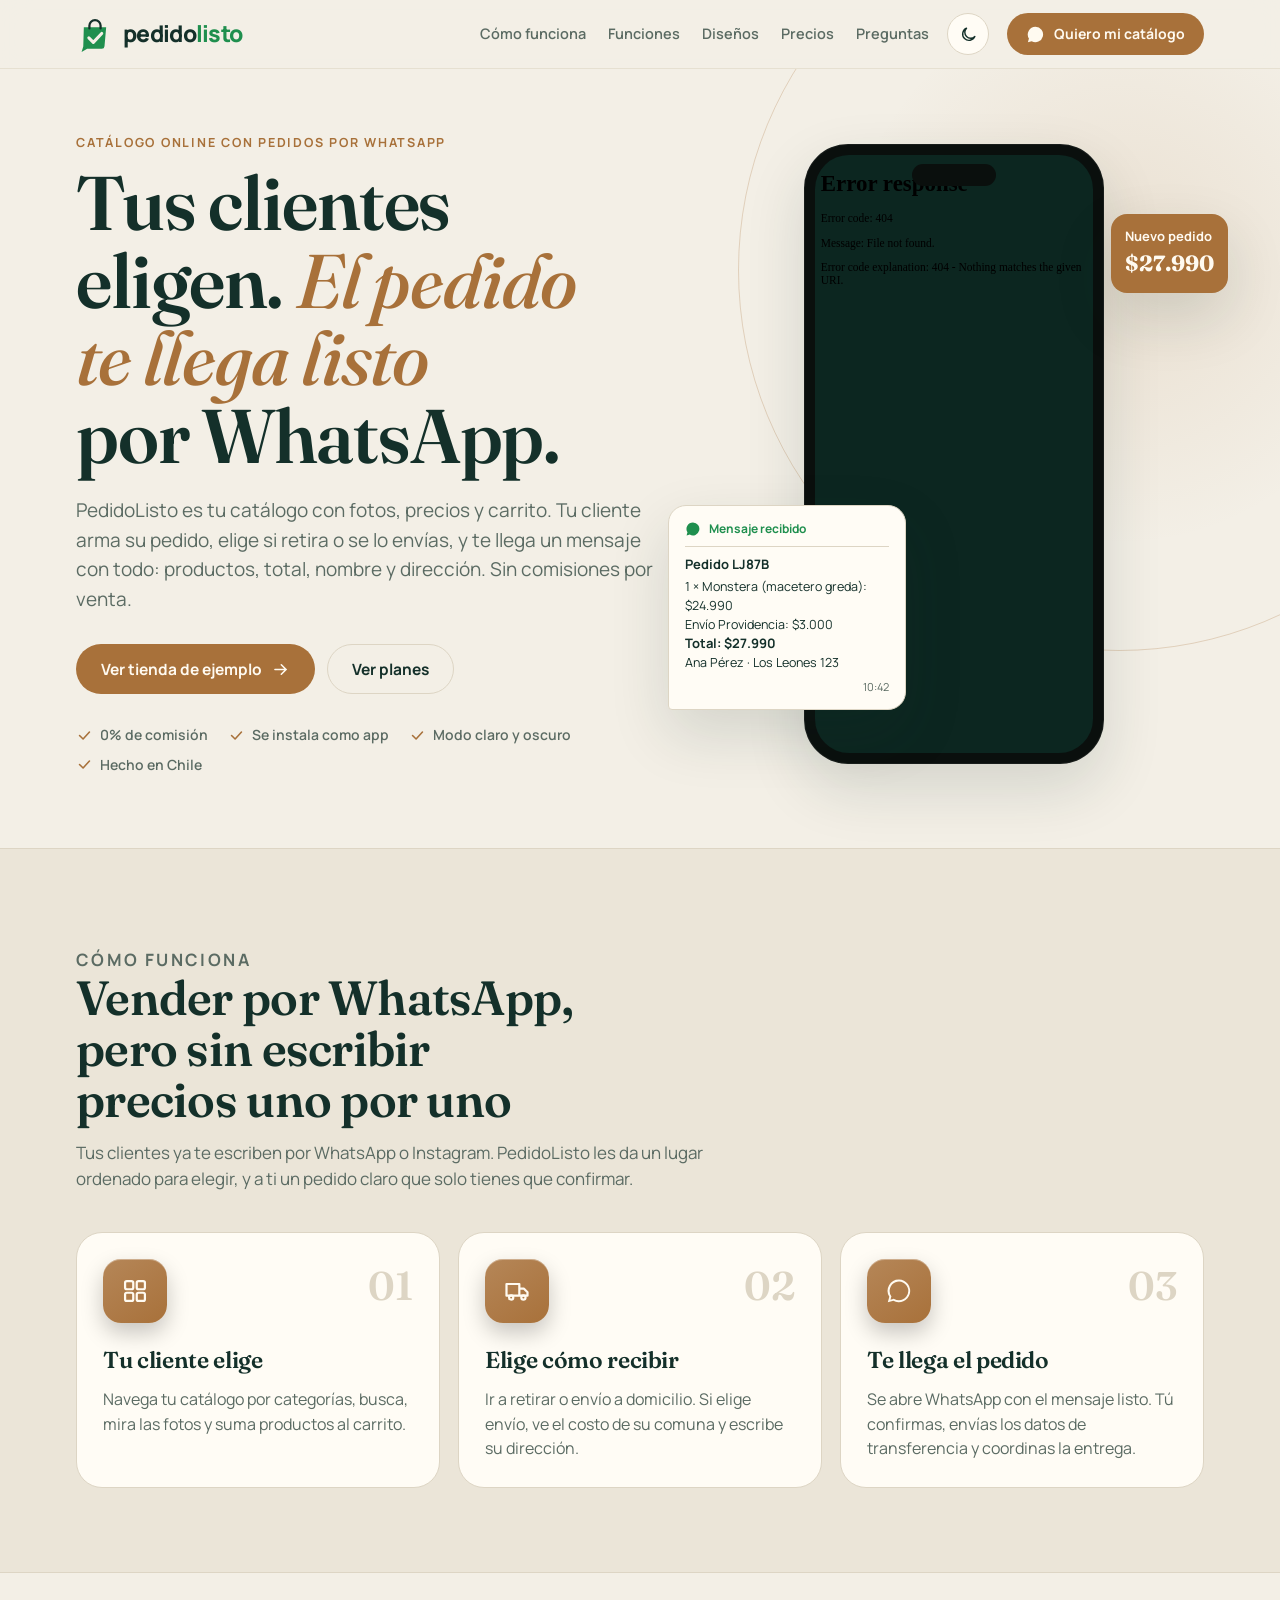
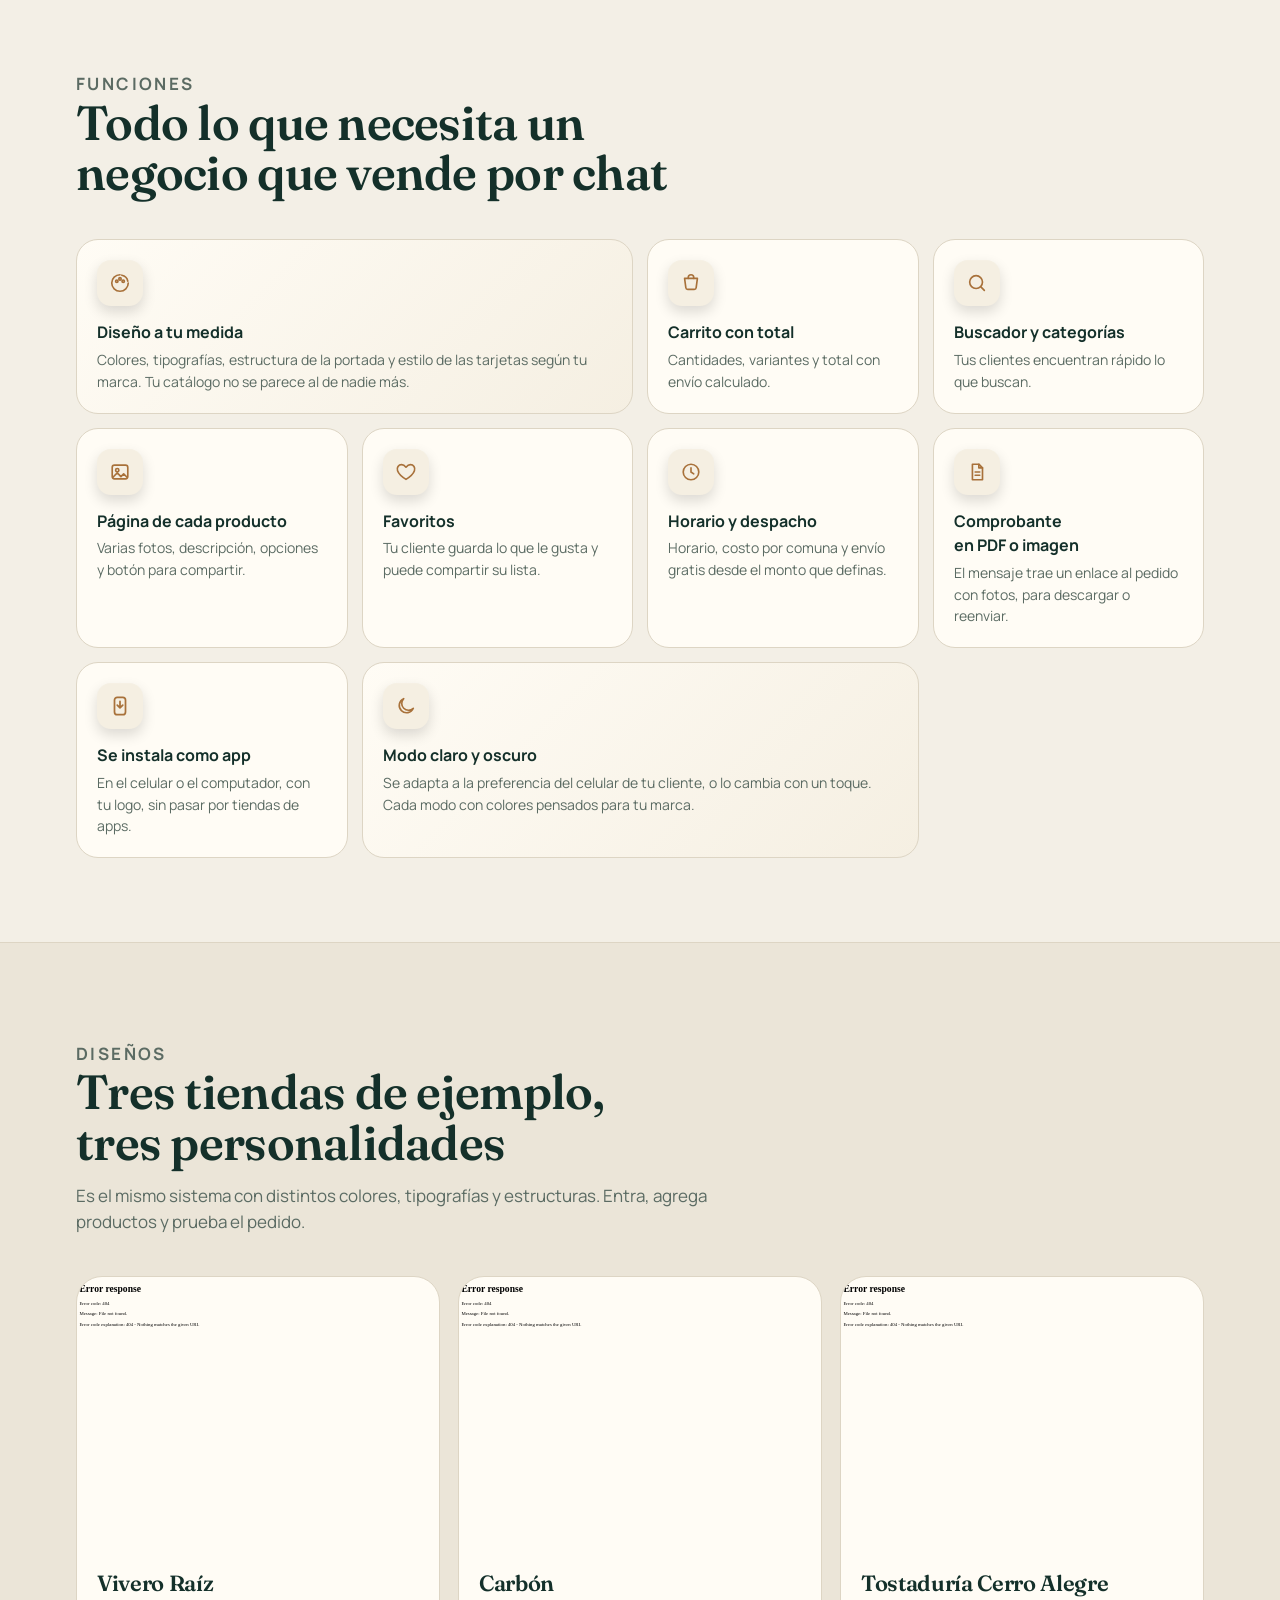
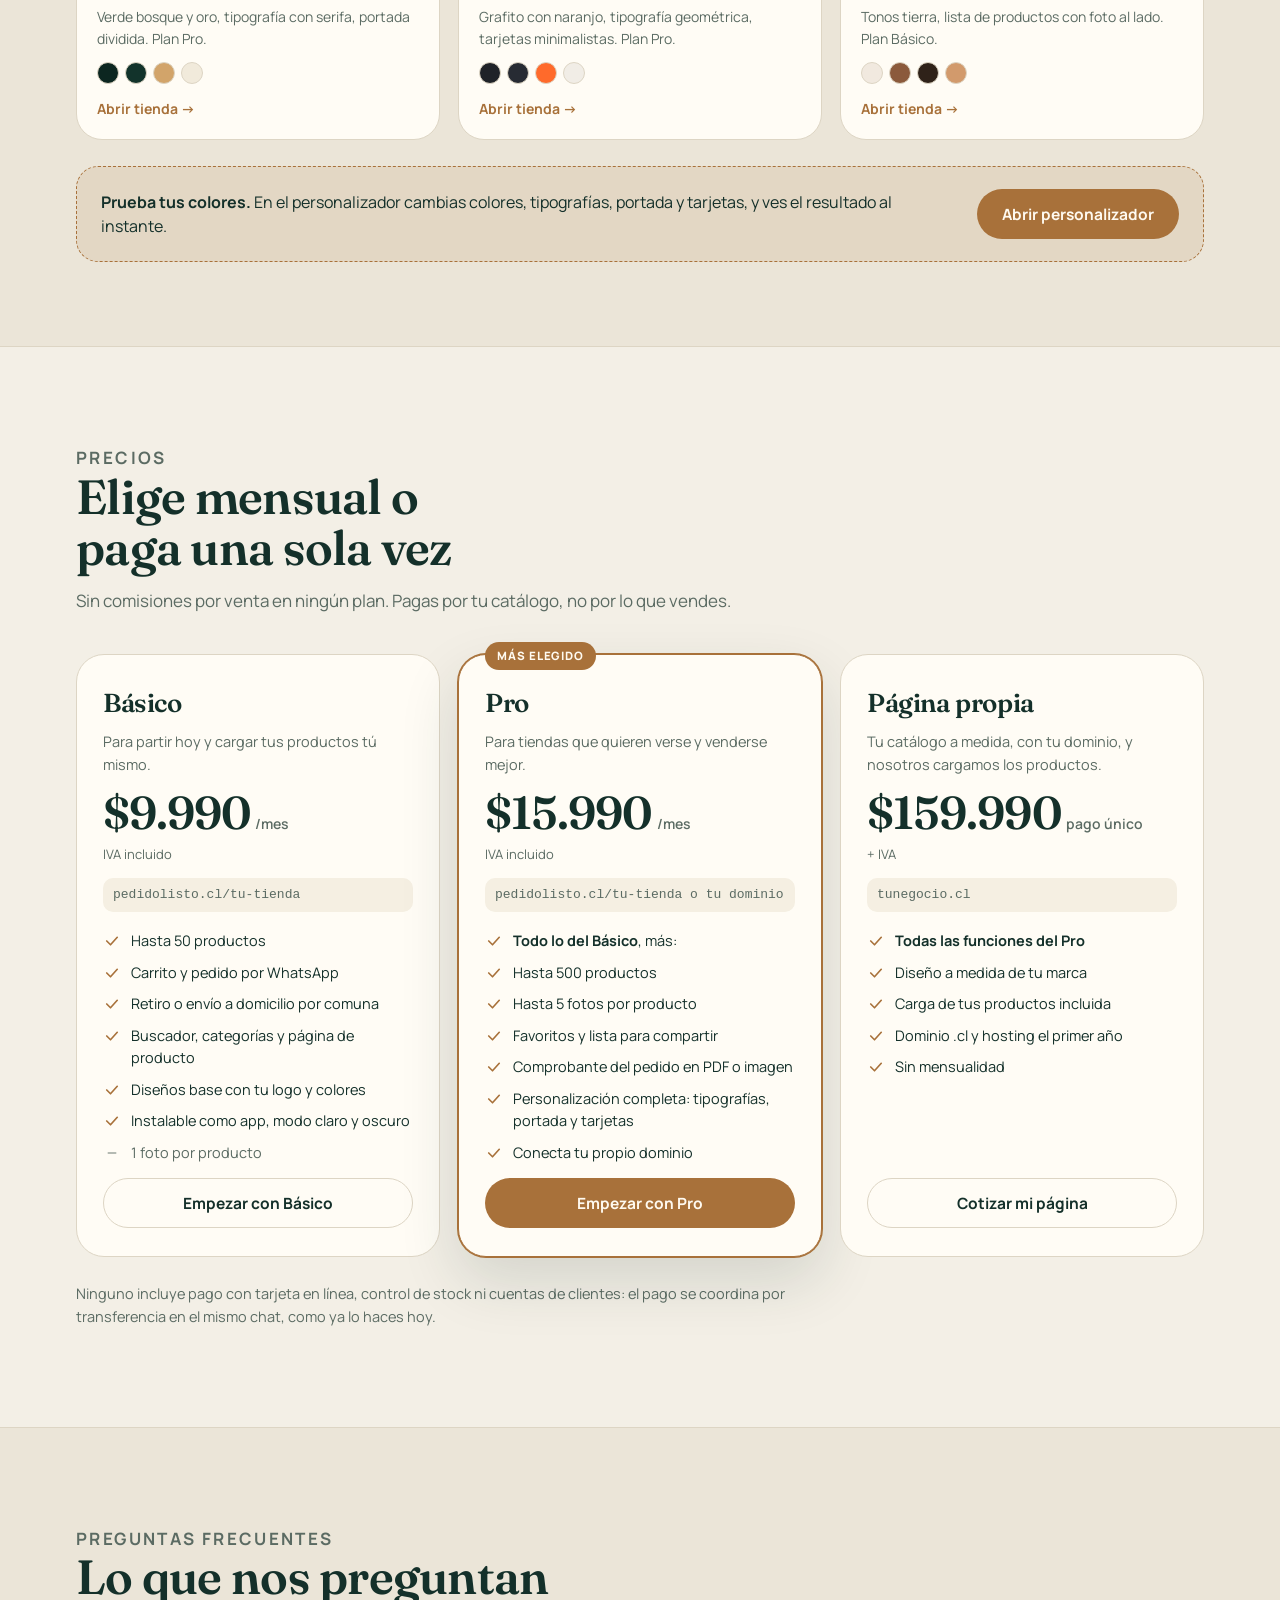
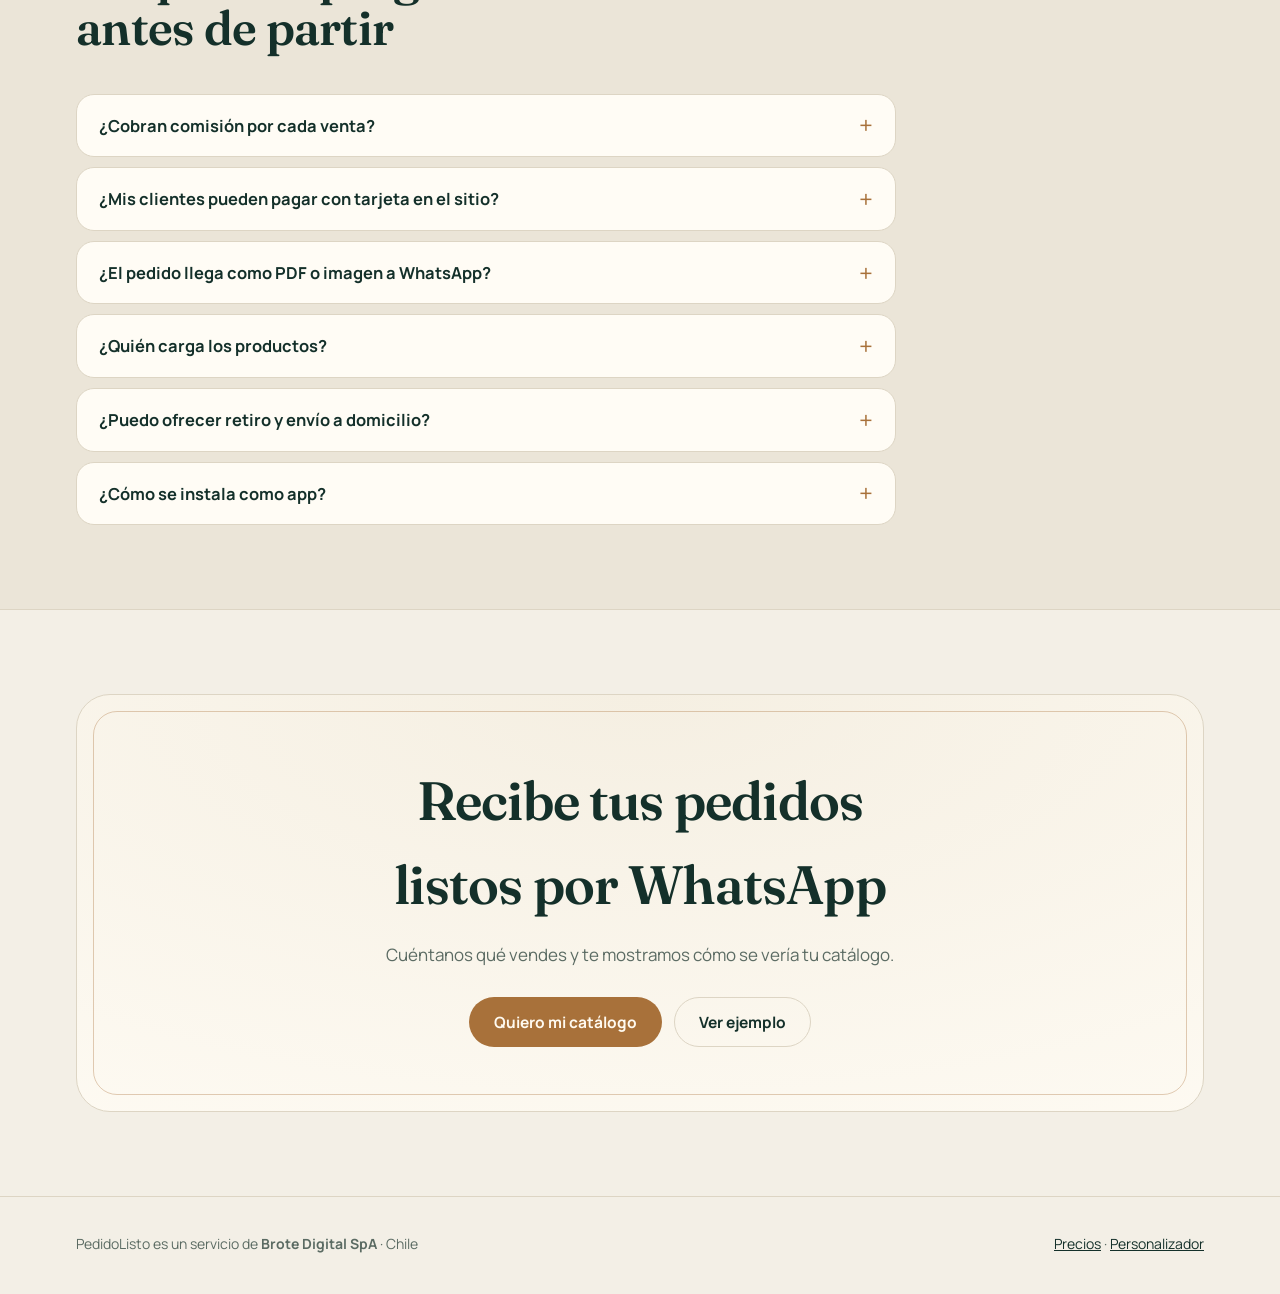
==== sitio/index.html @ 604f29e3 "PedidoListo v1: landing, motor de catálogo multi-tienda y 3 tiendas demo Co-Authored-By: Claude Opus" ====
<!doctype html>
<html lang="es-CL">
<head>
<meta charset="utf-8">
<meta name="viewport" content="width=device-width, initial-scale=1, viewport-fit=cover">
<title>PedidoListo · Catálogo online con pedidos por WhatsApp</title>
<meta name="description" content="Tu catálogo online con carrito: tus clientes eligen productos y el pedido te llega listo por WhatsApp. Sin comisiones. Desde $9.990 al mes. Un servicio de Brote Digital SpA.">
<meta name="theme-color" content="#0c2620">
<meta property="og:title" content="PedidoListo · Catálogo online con pedidos por WhatsApp">
<meta property="og:description" content="Tus clientes eligen, el pedido te llega listo por WhatsApp. Sin comisiones por venta.">
<link rel="icon" href="/favicon.svg" type="image/svg+xml">
<link rel="preconnect" href="https://fonts.googleapis.com">
<link rel="preconnect" href="https://fonts.gstatic.com" crossorigin>
<link rel="stylesheet" href="https://fonts.googleapis.com/css2?family=Fraunces:opsz,wght@9..144,500;9..144,600;9..144,700&family=Manrope:wght@400;500;600;700;800&display=swap">
<script>try { var m = localStorage.getItem('modo:landing'); if (m) document.documentElement.dataset.modo = m; } catch (e) {}</script>
<style>
:root {
  --bg: #0c2620; --bg-2: #0f2c25; --surface: #12332b; --surface-2: #173d34; --ink: #f1eadb; --muted: #a9b8ae; --line: #24493f;
  --oro: #d2a46a; --oro-ink: #10241e; --verde: #3ccf7a; --oro-suave: rgba(210, 164, 106, .14); --wa: #25a35a;
  --sombra: 0 24px 60px rgba(0, 0, 0, .35); color-scheme: dark;
}
:root[data-modo="claro"] {
  --bg: #f3efe6; --bg-2: #ebe5d8; --surface: #fffcf5; --surface-2: #f5efe2; --ink: #14302a; --muted: #5b6b63; --line: #ddd5c4;
  --oro: #a8713a; --oro-ink: #fffaf0; --verde: #1f8f4e; --oro-suave: rgba(168, 113, 58, .12); --wa: #1f8f4e;
  --sombra: 0 24px 60px rgba(20, 48, 42, .14); color-scheme: light;
}
@media (prefers-color-scheme: light) {
  :root:not([data-modo="oscuro"]) {
    --bg: #f3efe6; --bg-2: #ebe5d8; --surface: #fffcf5; --surface-2: #f5efe2; --ink: #14302a; --muted: #5b6b63; --line: #ddd5c4;
    --oro: #a8713a; --oro-ink: #fffaf0; --verde: #1f8f4e; --oro-suave: rgba(168, 113, 58, .12); --wa: #1f8f4e;
    --sombra: 0 24px 60px rgba(20, 48, 42, .14); color-scheme: light;
  }
}
* { box-sizing: border-box; }
html { scroll-behavior: smooth; -webkit-text-size-adjust: 100%; }
body { margin: 0; background: var(--bg); color: var(--ink); font-family: Manrope, system-ui, sans-serif; font-size: 16px; line-height: 1.55; -webkit-font-smoothing: antialiased; overflow-x: hidden; }
a { color: inherit; }
img, svg { display: block; max-width: 100%; }
:focus-visible { outline: 2px solid var(--oro); outline-offset: 3px; }
.wrap { max-width: 1160px; margin: 0 auto; padding-left: max(16px, env(safe-area-inset-left)); padding-right: max(16px, env(safe-area-inset-right)); }
h1, h2, h3 { font-family: Fraunces, Georgia, serif; font-weight: 600; letter-spacing: -0.015em; margin: 0; text-wrap: balance; }
.eyebrow { font-size: 12.5px; font-weight: 700; letter-spacing: .14em; text-transform: uppercase; color: var(--oro); margin: 0 0 12px; }
.btn { display: inline-flex; align-items: center; justify-content: center; gap: 9px; min-height: 50px; padding: 0 24px; border-radius: 999px; font-weight: 700; font-size: 15.5px; text-decoration: none; border: 1px solid transparent; cursor: pointer; white-space: nowrap; }
.btn svg { width: 19px; height: 19px; }
.btn-oro { background: var(--oro); color: var(--oro-ink); }
.btn-borde { border-color: var(--line); background: transparent; color: var(--ink); }
.btn-borde:hover { border-color: var(--oro); }
.num { font-variant-numeric: tabular-nums; }

/* Nav */
nav.top { position: sticky; top: 0; z-index: 30; background: color-mix(in srgb, var(--bg) 86%, transparent); backdrop-filter: blur(14px); -webkit-backdrop-filter: blur(14px); border-bottom: 1px solid color-mix(in srgb, var(--line) 60%, transparent); padding-top: env(safe-area-inset-top); }
nav.top .wrap { display: flex; align-items: center; gap: 18px; min-height: 68px; }
.logo { display: flex; align-items: center; gap: 9px; text-decoration: none; margin-right: auto; }
.logo svg { width: 38px; height: 38px; }
.logo b { font-family: Manrope, sans-serif; font-size: 23px; font-weight: 800; letter-spacing: -.03em; }
.enlaces { display: flex; gap: 22px; font-size: 14.5px; font-weight: 600; }
.enlaces a { text-decoration: none; color: var(--muted); }
.enlaces a:hover { color: var(--ink); }
.modo { width: 42px; height: 42px; border-radius: 999px; border: 1px solid var(--line); background: var(--surface); color: var(--ink); display: grid; place-items: center; cursor: pointer; flex: none; }
.modo svg { width: 19px; height: 19px; }
nav .btn { min-height: 42px; padding: 0 18px; font-size: 14px; }
@media (max-width: 860px) { .enlaces { display: none; } }
@media (max-width: 420px) { nav .btn span { display: none; } nav .btn { padding: 0 13px; } }

/* Hero */
.hero { position: relative; overflow: hidden; }
.hero::before { content: ""; position: absolute; width: 760px; height: 760px; right: -220px; top: -180px; border-radius: 50%; border: 1px solid var(--oro); opacity: .25; pointer-events: none; }
.hero::after { content: ""; position: absolute; width: 560px; height: 560px; right: -120px; top: -80px; border-radius: 50%; background: radial-gradient(circle, var(--oro-suave), transparent 70%); pointer-events: none; }
.hero .wrap { display: grid; grid-template-columns: 1.08fr .92fr; gap: 40px; align-items: center; padding-block: 64px 72px; position: relative; z-index: 1; }
.hero h1 { font-size: clamp(40px, 6.4vw, 76px); line-height: 1.02; }
.hero h1 em { font-style: italic; color: var(--oro); font-weight: 500; }
.hero p.bajada { font-size: clamp(16px, 2vw, 19px); color: var(--muted); max-width: 52ch; margin: 22px 0 0; }
.hero .ctas { display: flex; gap: 12px; flex-wrap: wrap; margin-top: 30px; }
.sellos { display: flex; flex-wrap: wrap; gap: 8px 20px; margin: 30px 0 0; padding: 0; list-style: none; font-size: 14px; color: var(--muted); font-weight: 600; }
.sellos li { display: flex; align-items: center; gap: 7px; }
.sellos svg { width: 17px; height: 17px; color: var(--oro); }
.escena { position: relative; display: grid; justify-items: center; }
.telefono { width: 300px; aspect-ratio: 300 / 620; border-radius: 44px; padding: 11px; background: #0a0f0d; box-shadow: var(--sombra), 0 0 0 1px rgba(255,255,255,.06) inset; position: relative; }
.telefono::before { content: ""; position: absolute; top: 20px; left: 50%; transform: translateX(-50%); width: 84px; height: 22px; border-radius: 999px; background: #0a0f0d; z-index: 2; }
.pantalla { width: 100%; height: 100%; border-radius: 34px; overflow: hidden; background: #0c2620; position: relative; }
.pantalla iframe { position: absolute; top: 0; left: 0; width: 390px; height: 820px; border: 0; transform: scale(.716); transform-origin: 0 0; }
.burbuja { position: absolute; left: -36px; bottom: 54px; width: 238px; background: var(--surface); border: 1px solid var(--line); border-radius: 18px 18px 18px 4px; padding: 14px 16px; box-shadow: var(--sombra); font-size: 12.5px; line-height: 1.5; z-index: 3; animation: flota 6s ease-in-out infinite; }
.burbuja b { display: block; font-size: 13px; margin-bottom: 4px; }
.burbuja .hora { display: block; text-align: right; color: var(--muted); font-size: 11px; margin-top: 6px; }
.burbuja .chat { display: flex; align-items: center; gap: 8px; margin-bottom: 8px; padding-bottom: 8px; border-bottom: 1px solid var(--line); font-weight: 700; font-size: 12px; color: var(--wa); }
.burbuja .chat svg { width: 16px; height: 16px; }
.ficha-flota { position: absolute; right: -24px; top: 70px; z-index: 3; background: var(--oro); color: var(--oro-ink); border-radius: 16px; padding: 12px 14px; font-weight: 700; font-size: 13px; box-shadow: var(--sombra); animation: flota 7s ease-in-out infinite reverse; }
.ficha-flota span { display: block; font-size: 22px; font-family: Fraunces, serif; }
@keyframes flota { 50% { transform: translateY(-10px); } }
@media (max-width: 900px) {
  .hero .wrap { grid-template-columns: 1fr; padding-block: 40px 56px; }
  .escena { margin-top: 10px; }
  .burbuja { left: 0; bottom: 30px; width: 210px; }
  .ficha-flota { right: 0; }
}
@media (max-width: 400px) { .telefono { width: 260px; } .pantalla iframe { transform: scale(.61); height: 960px; } .burbuja { left: -6px; width: 190px; } .ficha-flota { right: -6px; } }

/* Secciones */
section { padding-block: 84px; }
.cabeza { max-width: 680px; margin-bottom: 40px; }
.cabeza h2 { font-size: clamp(30px, 4.4vw, 48px); line-height: 1.06; }
.cabeza p { color: var(--muted); margin: 14px 0 0; font-size: 17px; }
.franja { background: var(--bg-2); border-block: 1px solid var(--line); }

/* Pasos */
.pasos { display: grid; grid-template-columns: repeat(3, 1fr); gap: 18px; counter-reset: paso; }
.paso { background: var(--surface); border: 1px solid var(--line); border-radius: 26px; padding: 26px; position: relative; }
.paso .tile { width: 64px; height: 64px; border-radius: 18px; display: grid; place-items: center; background: linear-gradient(145deg, color-mix(in srgb, var(--oro) 85%, white), var(--oro)); color: var(--oro-ink); box-shadow: 0 10px 22px rgba(0,0,0,.22), inset 0 1px 0 rgba(255,255,255,.35); margin-bottom: 20px; }
.paso .tile svg { width: 28px; height: 28px; }
.paso h3 { font-size: 23px; margin-bottom: 8px; }
.paso p { margin: 0; color: var(--muted); }
.paso::after { counter-increment: paso; content: "0" counter(paso); position: absolute; top: 22px; right: 26px; font-family: Fraunces, serif; font-size: 40px; color: var(--line); font-weight: 600; }
@media (max-width: 820px) { .pasos { grid-template-columns: 1fr; } }

/* Funciones */
.funciones { display: grid; grid-template-columns: repeat(4, 1fr); gap: 14px; }
.fn { background: var(--surface); border: 1px solid var(--line); border-radius: 22px; padding: 20px; }
.fn .ic { width: 46px; height: 46px; border-radius: 14px; display: grid; place-items: center; background: var(--surface-2); color: var(--oro); margin-bottom: 14px; box-shadow: inset 0 1px 0 rgba(255,255,255,.06), 0 6px 14px rgba(0,0,0,.14); }
.fn .ic svg { width: 22px; height: 22px; }
.fn h3 { font-family: Manrope, sans-serif; font-size: 16px; font-weight: 700; letter-spacing: 0; margin-bottom: 4px; }
.fn p { margin: 0; color: var(--muted); font-size: 14px; }
.fn.ancho { grid-column: span 2; background: linear-gradient(135deg, var(--surface), var(--surface-2)); }
@media (max-width: 980px) { .funciones { grid-template-columns: repeat(2, 1fr); } }
@media (max-width: 520px) { .funciones { grid-template-columns: 1fr; } .fn.ancho { grid-column: auto; } }

/* Diseños */
.disenos { display: grid; grid-template-columns: repeat(3, 1fr); gap: 18px; }
.diseno { border-radius: 26px; overflow: hidden; border: 1px solid var(--line); background: var(--surface); text-decoration: none; display: flex; flex-direction: column; transition: transform .25s ease, box-shadow .25s ease; }
.diseno:hover { transform: translateY(-4px); box-shadow: var(--sombra); }
.diseno .vista { aspect-ratio: 4 / 3; position: relative; overflow: hidden; }
.diseno .vista iframe { position: absolute; top: 0; left: 0; width: 1200px; height: 900px; border: 0; transform: scale(.3); transform-origin: 0 0; pointer-events: none; }
.diseno .txt { padding: 18px 20px 20px; display: grid; gap: 6px; }
.diseno h3 { font-size: 22px; }
.diseno p { margin: 0; color: var(--muted); font-size: 14px; }
.paleta { display: flex; gap: 6px; margin-top: 6px; }
.paleta i { width: 22px; height: 22px; border-radius: 50%; border: 1px solid var(--line); }
.diseno .ir { margin-top: 8px; font-weight: 700; font-size: 14px; color: var(--oro); }
.probar { margin-top: 26px; display: flex; flex-wrap: wrap; align-items: center; gap: 14px 20px; padding: 22px 24px; border-radius: 22px; border: 1px dashed var(--oro); background: var(--oro-suave); }
.probar p { margin: 0; flex: 1 1 320px; }
@media (max-width: 900px) { .disenos { grid-template-columns: 1fr; max-width: 520px; } }

/* Precios */
.planes { display: grid; grid-template-columns: repeat(3, 1fr); gap: 18px; align-items: stretch; }
.plan { background: var(--surface); border: 1px solid var(--line); border-radius: 28px; padding: 28px 26px; display: flex; flex-direction: column; gap: 14px; position: relative; }
.plan.destacado { border-color: var(--oro); box-shadow: 0 0 0 1px var(--oro), var(--sombra); }
.plan .cinta { position: absolute; top: -13px; left: 26px; background: var(--oro); color: var(--oro-ink); font-size: 11.5px; font-weight: 800; letter-spacing: .08em; text-transform: uppercase; padding: 5px 12px; border-radius: 999px; }
.plan h3 { font-size: 26px; }
.plan .para { color: var(--muted); font-size: 14.5px; margin: -6px 0 0; }
.plan .precio { font-family: Fraunces, serif; font-size: 46px; font-weight: 600; line-height: 1; letter-spacing: -.02em; }
.plan .precio small { font-family: Manrope, sans-serif; font-size: 14px; font-weight: 600; color: var(--muted); letter-spacing: 0; margin-left: 4px; }
.plan .iva { font-size: 13px; color: var(--muted); margin-top: -6px; }
.plan ul { list-style: none; margin: 4px 0 0; padding: 0; display: grid; gap: 9px; font-size: 14.5px; }
.plan li { display: flex; gap: 10px; align-items: flex-start; }
.plan li svg { width: 18px; height: 18px; flex: none; margin-top: 2px; color: var(--oro); }
.plan li.no { color: var(--muted); }
.plan li.no svg { color: var(--muted); opacity: .6; }
.plan .btn { margin-top: auto; }
.plan .url { font-size: 13px; color: var(--muted); background: var(--surface-2); border-radius: 10px; padding: 7px 10px; font-family: ui-monospace, SFMono-Regular, Menlo, monospace; overflow-wrap: anywhere; }
@media (max-width: 960px) { .planes { grid-template-columns: 1fr; max-width: 520px; } }
.comparar { margin-top: 26px; color: var(--muted); font-size: 14.5px; max-width: 760px; }

/* FAQ */
.faq { display: grid; gap: 10px; max-width: 820px; }
details { background: var(--surface); border: 1px solid var(--line); border-radius: 18px; padding: 0 22px; }
summary { cursor: pointer; list-style: none; padding: 18px 0; font-weight: 700; font-size: 16.5px; display: flex; justify-content: space-between; gap: 14px; align-items: center; }
summary::-webkit-details-marker { display: none; }
summary::after { content: "+"; font-size: 24px; font-weight: 400; color: var(--oro); line-height: 1; }
details[open] summary::after { content: "−"; }
details p { margin: 0 0 18px; color: var(--muted); }

/* CTA final */
.final { text-align: center; }
.final .caja { border-radius: 34px; padding: 64px 24px; background: radial-gradient(120% 140% at 50% 0%, var(--surface-2), var(--surface)); border: 1px solid var(--line); position: relative; overflow: hidden; }
.final .caja::before { content: ""; position: absolute; inset: 16px; border: 1px solid var(--oro); opacity: .35; border-radius: 24px; pointer-events: none; }
.final h2 { font-size: clamp(32px, 5vw, 54px); max-width: 16ch; margin: 0 auto; }
.final p { color: var(--muted); max-width: 52ch; margin: 16px auto 28px; font-size: 17px; }
.final .ctas { display: flex; gap: 12px; justify-content: center; flex-wrap: wrap; position: relative; }

footer { padding: 36px 0 calc(40px + env(safe-area-inset-bottom)); border-top: 1px solid var(--line); color: var(--muted); font-size: 14px; }
footer .wrap { display: flex; flex-wrap: wrap; gap: 12px 28px; justify-content: space-between; align-items: center; }
footer a { color: var(--ink); }

.aparece { opacity: 0; transform: translateY(18px); transition: opacity .6s ease, transform .6s ease; }
.aparece.visto { opacity: 1; transform: none; }
@media (prefers-reduced-motion: reduce) { .aparece { opacity: 1; transform: none; transition: none; } .burbuja, .ficha-flota { animation: none; } html { scroll-behavior: auto; } }
</style>
</head>
<body>

<nav class="top" aria-label="Principal">
  <div class="wrap">
    <a class="logo" href="#" aria-label="PedidoListo, inicio">
      <svg viewBox="0 0 68 68" aria-hidden="true"><path d="M14 22h40l-3 34a5 5 0 0 1-5 4.6H20L10 66l3-9.6z" fill="var(--verde)"/><path d="M24 24v-5a10 10 0 0 1 20 0v5" fill="none" stroke="var(--ink)" stroke-width="4" stroke-linecap="round"/><path d="M23 41l8 8 15-16" fill="none" stroke="var(--bg)" stroke-width="5.5" stroke-linecap="round" stroke-linejoin="round"/></svg>
      <b>pedido<span style="color:var(--verde)">listo</span></b>
    </a>
    <div class="enlaces"><a href="#como">Cómo funciona</a><a href="#funciones">Funciones</a><a href="#disenos">Diseños</a><a href="#precios">Precios</a><a href="#preguntas">Preguntas</a></div>
    <button class="modo" id="modo" aria-label="Cambiar modo claro u oscuro"></button>
    <a class="btn btn-oro js-contacto" href="#precios"><svg viewBox="0 0 24 24" fill="currentColor" aria-hidden="true"><path d="M12 2.2a9.7 9.7 0 0 0-8.3 14.8L2.4 21.7l4.8-1.3A9.7 9.7 0 1 0 12 2.2z"/></svg><span>Quiero mi catálogo</span></a>
  </div>
</nav>

<header class="hero">
  <div class="wrap">
    <div>
      <p class="eyebrow">Catálogo online con pedidos por WhatsApp</p>
      <h1>Tus clientes eligen. <em>El pedido te llega listo</em> por WhatsApp.</h1>
      <p class="bajada">PedidoListo es tu catálogo con fotos, precios y carrito. Tu cliente arma su pedido, elige si retira o se lo envías, y te llega un mensaje con todo: productos, total, nombre y dirección. Sin comisiones por venta.</p>
      <div class="ctas">
        <a class="btn btn-oro" href="/vivero-raiz">Ver tienda de ejemplo
          <svg viewBox="0 0 24 24" fill="none" stroke="currentColor" stroke-width="2" stroke-linecap="round" aria-hidden="true"><path d="M5 12h14M13 6l6 6-6 6"/></svg></a>
        <a class="btn btn-borde" href="#precios">Ver planes</a>
      </div>
      <ul class="sellos">
        <li><svg viewBox="0 0 24 24" fill="none" stroke="currentColor" stroke-width="2.2" stroke-linecap="round" stroke-linejoin="round"><path d="m5 12 5 5 9-10"/></svg>0% de comisión</li>
        <li><svg viewBox="0 0 24 24" fill="none" stroke="currentColor" stroke-width="2.2" stroke-linecap="round" stroke-linejoin="round"><path d="m5 12 5 5 9-10"/></svg>Se instala como app</li>
        <li><svg viewBox="0 0 24 24" fill="none" stroke="currentColor" stroke-width="2.2" stroke-linecap="round" stroke-linejoin="round"><path d="m5 12 5 5 9-10"/></svg>Modo claro y oscuro</li>
        <li><svg viewBox="0 0 24 24" fill="none" stroke="currentColor" stroke-width="2.2" stroke-linecap="round" stroke-linejoin="round"><path d="m5 12 5 5 9-10"/></svg>Hecho en Chile</li>
      </ul>
    </div>
    <div class="escena" aria-label="Vista previa de una tienda en el celular">
      <div class="telefono"><div class="pantalla"><iframe src="/vivero-raiz?preview=1" title="Tienda de ejemplo: Vivero Raíz" loading="lazy" tabindex="-1"></iframe></div></div>
      <div class="ficha-flota" aria-hidden="true">Nuevo pedido<span class="num">$27.990</span></div>
      <div class="burbuja" aria-hidden="true">
        <div class="chat"><svg viewBox="0 0 24 24" fill="currentColor"><path d="M12 2.2a9.7 9.7 0 0 0-8.3 14.8L2.4 21.7l4.8-1.3A9.7 9.7 0 1 0 12 2.2z"/></svg>Mensaje recibido</div>
        <b>Pedido LJ87B</b>
        1 × Monstera (macetero greda): $24.990<br>Envío Providencia: $3.000<br><b style="display:inline">Total: $27.990</b><br>Ana Pérez · Los Leones 123
        <span class="hora">10:42</span>
      </div>
    </div>
  </div>
</header>

<section id="como" class="franja">
  <div class="wrap">
    <div class="cabeza aparece"><p class="eyebrow">Cómo funciona</p><h2>Vender por WhatsApp, pero sin escribir precios uno por uno</h2>
      <p>Tus clientes ya te escriben por WhatsApp o Instagram. PedidoListo les da un lugar ordenado para elegir, y a ti un pedido claro que solo tienes que confirmar.</p></div>
    <div class="pasos">
      <article class="paso aparece"><div class="tile"><svg viewBox="0 0 24 24" fill="none" stroke="currentColor" stroke-width="1.9" stroke-linecap="round" stroke-linejoin="round"><rect x="3.5" y="3.5" width="7" height="7" rx="1.5"/><rect x="13.5" y="3.5" width="7" height="7" rx="1.5"/><rect x="3.5" y="13.5" width="7" height="7" rx="1.5"/><rect x="13.5" y="13.5" width="7" height="7" rx="1.5"/></svg></div>
        <h3>Tu cliente elige</h3><p>Navega tu catálogo por categorías, busca, mira las fotos y suma productos al carrito.</p></article>
      <article class="paso aparece"><div class="tile"><svg viewBox="0 0 24 24" fill="none" stroke="currentColor" stroke-width="1.9" stroke-linecap="round" stroke-linejoin="round"><path d="M3 6h11v10H3zM14 10h4l3 3v3h-7"/><circle cx="7" cy="17.5" r="1.8"/><circle cx="17.5" cy="17.5" r="1.8"/></svg></div>
        <h3>Elige cómo recibir</h3><p>Ir a retirar o envío a domicilio. Si elige envío, ve el costo de su comuna y escribe su dirección.</p></article>
      <article class="paso aparece"><div class="tile"><svg viewBox="0 0 24 24" fill="currentColor"><path d="M12 2.2a9.7 9.7 0 0 0-8.3 14.8L2.4 21.7l4.8-1.3A9.7 9.7 0 1 0 12 2.2zm0 17.7a8 8 0 0 1-4.1-1.1l-.3-.2-2.9.8.8-2.8-.2-.3A8 8 0 1 1 12 19.9z"/></svg></div>
        <h3>Te llega el pedido</h3><p>Se abre WhatsApp con el mensaje listo. Tú confirmas, envías los datos de transferencia y coordinas la entrega.</p></article>
    </div>
  </div>
</section>

<section id="funciones">
  <div class="wrap">
    <div class="cabeza aparece"><p class="eyebrow">Funciones</p><h2>Todo lo que necesita un negocio que vende por chat</h2></div>
    <div class="funciones">
      <article class="fn ancho aparece"><div class="ic"><svg viewBox="0 0 24 24" fill="none" stroke="currentColor" stroke-width="1.8" stroke-linecap="round" stroke-linejoin="round"><path d="M12 3a9 9 0 1 0 9 9"/><path d="M14 3.5a8 8 0 0 1 6.5 6.5"/><circle cx="8.5" cy="10" r="1.3"/><circle cx="12" cy="7.5" r="1.3"/><circle cx="15.5" cy="10" r="1.3"/></svg></div>
        <h3>Diseño a tu medida</h3><p>Colores, tipografías, estructura de la portada y estilo de las tarjetas según tu marca. Tu catálogo no se parece al de nadie más.</p></article>
      <article class="fn aparece"><div class="ic"><svg viewBox="0 0 24 24" fill="none" stroke="currentColor" stroke-width="1.8" stroke-linecap="round" stroke-linejoin="round"><path d="M5 7h14l-1.4 10.2a2 2 0 0 1-2 1.8H8.4a2 2 0 0 1-2-1.8z"/><path d="M9 7V6a3 3 0 0 1 6 0v1"/></svg></div><h3>Carrito con total</h3><p>Cantidades, variantes y total con envío calculado.</p></article>
      <article class="fn aparece"><div class="ic"><svg viewBox="0 0 24 24" fill="none" stroke="currentColor" stroke-width="1.8" stroke-linecap="round"><circle cx="11" cy="11" r="7"/><path d="m20 20-3.5-3.5"/></svg></div><h3>Buscador y categorías</h3><p>Tus clientes encuentran rápido lo que buscan.</p></article>
      <article class="fn aparece"><div class="ic"><svg viewBox="0 0 24 24" fill="none" stroke="currentColor" stroke-width="1.8" stroke-linejoin="round"><rect x="3.5" y="4.5" width="17" height="15" rx="2.5"/><circle cx="9" cy="10" r="1.8"/><path d="m4 18 5-5 4 4 3-3 4 4"/></svg></div><h3>Página de cada producto</h3><p>Varias fotos, descripción, opciones y botón para compartir.</p></article>
      <article class="fn aparece"><div class="ic"><svg viewBox="0 0 24 24" fill="none" stroke="currentColor" stroke-width="1.8" stroke-linejoin="round"><path d="M12 20s-7.5-4.6-9.2-9.4C1.6 7.2 3.8 4 7.2 4c2 0 3.4 1.1 4.8 2.8C13.4 5.1 14.8 4 16.8 4c3.4 0 5.6 3.2 4.4 6.6C19.5 15.4 12 20 12 20z"/></svg></div><h3>Favoritos</h3><p>Tu cliente guarda lo que le gusta y puede compartir su lista.</p></article>
      <article class="fn aparece"><div class="ic"><svg viewBox="0 0 24 24" fill="none" stroke="currentColor" stroke-width="1.8" stroke-linecap="round"><circle cx="12" cy="12" r="8.5"/><path d="M12 7.5V12l3 2"/></svg></div><h3>Horario y despacho</h3><p>Horario, costo por comuna y envío gratis desde el monto que definas.</p></article>
      <article class="fn aparece"><div class="ic"><svg viewBox="0 0 24 24" fill="none" stroke="currentColor" stroke-width="1.8" stroke-linecap="round" stroke-linejoin="round"><path d="M7 3.5h7l4 4v13H7z"/><path d="M14 3.5v4h4M10 12h5M10 15.5h5"/></svg></div><h3>Comprobante en PDF o imagen</h3><p>El mensaje trae un enlace al pedido con fotos, para descargar o reenviar.</p></article>
      <article class="fn aparece"><div class="ic"><svg viewBox="0 0 24 24" fill="none" stroke="currentColor" stroke-width="1.9" stroke-linecap="round" stroke-linejoin="round"><rect x="6" y="2.5" width="12" height="19" rx="3"/><path d="M12 7v7M9 11l3 3 3-3"/></svg></div><h3>Se instala como app</h3><p>En el celular o el computador, con tu logo, sin pasar por tiendas de apps.</p></article>
      <article class="fn ancho aparece"><div class="ic"><svg viewBox="0 0 24 24" fill="none" stroke="currentColor" stroke-width="1.8" stroke-linecap="round" stroke-linejoin="round"><path d="M20 14.5A8 8 0 1 1 9.5 4a6.5 6.5 0 0 0 10.5 10.5z"/></svg></div>
        <h3>Modo claro y oscuro</h3><p>Se adapta a la preferencia del celular de tu cliente, o lo cambia con un toque. Cada modo con colores pensados para tu marca.</p></article>
    </div>
  </div>
</section>

<section id="disenos" class="franja">
  <div class="wrap">
    <div class="cabeza aparece"><p class="eyebrow">Diseños</p><h2>Tres tiendas de ejemplo, tres personalidades</h2><p>Es el mismo sistema con distintos colores, tipografías y estructuras. Entra, agrega productos y prueba el pedido.</p></div>
    <div class="disenos">
      <a class="diseno aparece" href="/vivero-raiz"><div class="vista"><iframe src="/vivero-raiz?preview=1" title="Vivero Raíz" loading="lazy" tabindex="-1" aria-hidden="true"></iframe></div>
        <div class="txt"><h3>Vivero Raíz</h3><p>Verde bosque y oro, tipografía con serifa, portada dividida. Plan Pro.</p><div class="paleta"><i style="background:#0c2620"></i><i style="background:#12332b"></i><i style="background:#d2a46a"></i><i style="background:#f1eadb"></i></div><span class="ir">Abrir tienda →</span></div></a>
      <a class="diseno aparece" href="/carbon"><div class="vista"><iframe src="/carbon?preview=1" title="Carbón" loading="lazy" tabindex="-1" aria-hidden="true"></iframe></div>
        <div class="txt"><h3>Carbón</h3><p>Grafito con naranjo, tipografía geométrica, tarjetas minimalistas. Plan Pro.</p><div class="paleta"><i style="background:#1f2228"></i><i style="background:#272b33"></i><i style="background:#ff6a2b"></i><i style="background:#f1ede6"></i></div><span class="ir">Abrir tienda →</span></div></a>
      <a class="diseno aparece" href="/cerro-alegre"><div class="vista"><iframe src="/cerro-alegre?preview=1" title="Tostaduría Cerro Alegre" loading="lazy" tabindex="-1" aria-hidden="true"></iframe></div>
        <div class="txt"><h3>Tostaduría Cerro Alegre</h3><p>Tonos tierra, lista de productos con foto al lado. Plan Básico.</p><div class="paleta"><i style="background:#f1e9df"></i><i style="background:#8b5a3c"></i><i style="background:#2f2219"></i><i style="background:#d29a6c"></i></div><span class="ir">Abrir tienda →</span></div></a>
    </div>
    <div class="probar aparece"><p><b>Prueba tus colores.</b> En el personalizador cambias colores, tipografías, portada y tarjetas, y ves el resultado al instante.</p><a class="btn btn-oro" href="/personalizar.html">Abrir personalizador</a></div>
  </div>
</section>

<section id="precios">
  <div class="wrap">
    <div class="cabeza aparece"><p class="eyebrow">Precios</p><h2>Elige mensual o paga una sola vez</h2><p>Sin comisiones por venta en ningún plan. Pagas por tu catálogo, no por lo que vendes.</p></div>
    <div class="planes">
      <article class="plan aparece">
        <h3>Básico</h3><p class="para">Para partir hoy y cargar tus productos tú mismo.</p>
        <div class="precio num">$9.990<small>/mes</small></div><div class="iva">IVA incluido</div>
        <div class="url">pedidolisto.cl/tu-tienda</div>
        <ul>
          <li><svg viewBox="0 0 24 24" fill="none" stroke="currentColor" stroke-width="2.2" stroke-linecap="round" stroke-linejoin="round"><path d="m5 12 5 5 9-10"/></svg>Hasta 50 productos</li>
          <li><svg viewBox="0 0 24 24" fill="none" stroke="currentColor" stroke-width="2.2" stroke-linecap="round" stroke-linejoin="round"><path d="m5 12 5 5 9-10"/></svg>Carrito y pedido por WhatsApp</li>
          <li><svg viewBox="0 0 24 24" fill="none" stroke="currentColor" stroke-width="2.2" stroke-linecap="round" stroke-linejoin="round"><path d="m5 12 5 5 9-10"/></svg>Retiro o envío a domicilio por comuna</li>
          <li><svg viewBox="0 0 24 24" fill="none" stroke="currentColor" stroke-width="2.2" stroke-linecap="round" stroke-linejoin="round"><path d="m5 12 5 5 9-10"/></svg>Buscador, categorías y página de producto</li>
          <li><svg viewBox="0 0 24 24" fill="none" stroke="currentColor" stroke-width="2.2" stroke-linecap="round" stroke-linejoin="round"><path d="m5 12 5 5 9-10"/></svg>Diseños base con tu logo y colores</li>
          <li><svg viewBox="0 0 24 24" fill="none" stroke="currentColor" stroke-width="2.2" stroke-linecap="round" stroke-linejoin="round"><path d="m5 12 5 5 9-10"/></svg>Instalable como app, modo claro y oscuro</li>
          <li class="no"><svg viewBox="0 0 24 24" fill="none" stroke="currentColor" stroke-width="2" stroke-linecap="round"><path d="M7 12h10"/></svg>1 foto por producto</li>
        </ul>
        <a class="btn btn-borde js-contacto" data-plan="Básico" href="#">Empezar con Básico</a>
      </article>
      <article class="plan destacado aparece">
        <span class="cinta">Más elegido</span>
        <h3>Pro</h3><p class="para">Para tiendas que quieren verse y venderse mejor.</p>
        <div class="precio num">$15.990<small>/mes</small></div><div class="iva">IVA incluido</div>
        <div class="url">pedidolisto.cl/tu-tienda o tu dominio</div>
        <ul>
          <li><svg viewBox="0 0 24 24" fill="none" stroke="currentColor" stroke-width="2.2" stroke-linecap="round" stroke-linejoin="round"><path d="m5 12 5 5 9-10"/></svg><span><b>Todo lo del Básico</b>, más:</span></li>
          <li><svg viewBox="0 0 24 24" fill="none" stroke="currentColor" stroke-width="2.2" stroke-linecap="round" stroke-linejoin="round"><path d="m5 12 5 5 9-10"/></svg>Hasta 500 productos</li>
          <li><svg viewBox="0 0 24 24" fill="none" stroke="currentColor" stroke-width="2.2" stroke-linecap="round" stroke-linejoin="round"><path d="m5 12 5 5 9-10"/></svg>Hasta 5 fotos por producto</li>
          <li><svg viewBox="0 0 24 24" fill="none" stroke="currentColor" stroke-width="2.2" stroke-linecap="round" stroke-linejoin="round"><path d="m5 12 5 5 9-10"/></svg>Favoritos y lista para compartir</li>
          <li><svg viewBox="0 0 24 24" fill="none" stroke="currentColor" stroke-width="2.2" stroke-linecap="round" stroke-linejoin="round"><path d="m5 12 5 5 9-10"/></svg>Comprobante del pedido en PDF o imagen</li>
          <li><svg viewBox="0 0 24 24" fill="none" stroke="currentColor" stroke-width="2.2" stroke-linecap="round" stroke-linejoin="round"><path d="m5 12 5 5 9-10"/></svg>Personalización completa: tipografías, portada y tarjetas</li>
          <li><svg viewBox="0 0 24 24" fill="none" stroke="currentColor" stroke-width="2.2" stroke-linecap="round" stroke-linejoin="round"><path d="m5 12 5 5 9-10"/></svg>Conecta tu propio dominio</li>
        </ul>
        <a class="btn btn-oro js-contacto" data-plan="Pro" href="#">Empezar con Pro</a>
      </article>
      <article class="plan aparece">
        <h3>Página propia</h3><p class="para">Tu catálogo a medida, con tu dominio, y nosotros cargamos los productos.</p>
        <div class="precio num">$159.990<small>pago único</small></div><div class="iva">+ IVA</div>
        <div class="url">tunegocio.cl</div>
        <ul>
          <li><svg viewBox="0 0 24 24" fill="none" stroke="currentColor" stroke-width="2.2" stroke-linecap="round" stroke-linejoin="round"><path d="m5 12 5 5 9-10"/></svg><span><b>Todas las funciones del Pro</b></span></li>
          <li><svg viewBox="0 0 24 24" fill="none" stroke="currentColor" stroke-width="2.2" stroke-linecap="round" stroke-linejoin="round"><path d="m5 12 5 5 9-10"/></svg>Diseño a medida de tu marca</li>
          <li><svg viewBox="0 0 24 24" fill="none" stroke="currentColor" stroke-width="2.2" stroke-linecap="round" stroke-linejoin="round"><path d="m5 12 5 5 9-10"/></svg>Carga de tus productos incluida</li>
          <li><svg viewBox="0 0 24 24" fill="none" stroke="currentColor" stroke-width="2.2" stroke-linecap="round" stroke-linejoin="round"><path d="m5 12 5 5 9-10"/></svg>Dominio .cl y hosting el primer año</li>
          <li><svg viewBox="0 0 24 24" fill="none" stroke="currentColor" stroke-width="2.2" stroke-linecap="round" stroke-linejoin="round"><path d="m5 12 5 5 9-10"/></svg>Sin mensualidad</li>
        </ul>
        <a class="btn btn-borde js-contacto" data-plan="Página propia" href="#">Cotizar mi página</a>
      </article>
    </div>
    <p class="comparar aparece">Ninguno incluye pago con tarjeta en línea, control de stock ni cuentas de clientes: el pago se coordina por transferencia en el mismo chat, como ya lo haces hoy.</p>
  </div>
</section>

<section id="preguntas" class="franja">
  <div class="wrap">
    <div class="cabeza aparece"><p class="eyebrow">Preguntas frecuentes</p><h2>Lo que nos preguntan antes de partir</h2></div>
    <div class="faq aparece">
      <details><summary>¿Cobran comisión por cada venta?</summary><p>No. Pagas el plan mensual o el pago único, y todo lo que vendes es tuyo.</p></details>
      <details><summary>¿Mis clientes pueden pagar con tarjeta en el sitio?</summary><p>No. PedidoListo está pensado para negocios que venden por WhatsApp: el pedido llega al chat y ahí coordinas el pago por transferencia y la entrega. Si necesitas pago en línea, te recomendamos una tienda con pasarela de pago.</p></details>
      <details><summary>¿El pedido llega como PDF o imagen a WhatsApp?</summary><p>WhatsApp no permite que un sitio adjunte archivos al mensaje. Por eso, en el plan Pro el mensaje incluye un enlace al pedido con fotos, desde donde tú o tu cliente lo descargan en PDF o imagen, o lo reenvían.</p></details>
      <details><summary>¿Quién carga los productos?</summary><p>En los planes Básico y Pro los cargas tú desde el panel. En la Página propia los cargamos nosotros por ti.</p></details>
      <details><summary>¿Puedo ofrecer retiro y envío a domicilio?</summary><p>Sí. Tu cliente elige "Ir a retirar" o "Envío a domicilio". Defines el costo de envío por comuna y, si quieres, un monto desde el que el envío es gratis.</p></details>
      <details><summary>¿Cómo se instala como app?</summary><p>Desde Chrome o Edge (celular o computador) aparece el botón "Instalar app" en tu catálogo. En iPhone se agrega desde Safari con "Agregar a pantalla de inicio". Queda con tu logo y abre sin barra del navegador.</p></details>
    </div>
  </div>
</section>

<section class="final">
  <div class="wrap">
    <div class="caja aparece">
      <h2>Recibe tus pedidos listos por WhatsApp</h2>
      <p>Cuéntanos qué vendes y te mostramos cómo se vería tu catálogo.</p>
      <div class="ctas"><a class="btn btn-oro js-contacto" href="#">Quiero mi catálogo</a><a class="btn btn-borde" href="/vivero-raiz">Ver ejemplo</a></div>
    </div>
  </div>
</section>

<footer>
  <div class="wrap">
    <span>PedidoListo es un servicio de <b>Brote Digital SpA</b> · Chile</span>
    <span><a href="#precios">Precios</a> · <a href="/personalizar.html">Personalizador</a></span>
  </div>
</footer>

<script>
// Número de WhatsApp de Brote Digital para los botones de contacto (formato 569XXXXXXXX). Pendiente.
var WHATSAPP_BROTE = '';

(function () {
  var sol = '<svg viewBox="0 0 24 24" fill="none" stroke="currentColor" stroke-width="1.8" stroke-linecap="round"><circle cx="12" cy="12" r="4"/><path d="M12 2v2M12 20v2M4.9 4.9l1.4 1.4M17.7 17.7l1.4 1.4M2 12h2M20 12h2M4.9 19.1l1.4-1.4M17.7 6.3l1.4-1.4"/></svg>';
  var luna = '<svg viewBox="0 0 24 24" fill="none" stroke="currentColor" stroke-width="1.8" stroke-linecap="round" stroke-linejoin="round"><path d="M20 14.5A8 8 0 1 1 9.5 4a6.5 6.5 0 0 0 10.5 10.5z"/></svg>';
  var b = document.getElementById('modo');
  function actual() { var d = document.documentElement.dataset.modo; return d || (matchMedia('(prefers-color-scheme: light)').matches ? 'claro' : 'oscuro'); }
  function pintar() { b.innerHTML = actual() === 'oscuro' ? sol : luna; document.querySelector('meta[name="theme-color"]').content = actual() === 'oscuro' ? '#0c2620' : '#f3efe6'; }
  b.onclick = function () { var n = actual() === 'oscuro' ? 'claro' : 'oscuro'; document.documentElement.dataset.modo = n; try { localStorage.setItem('modo:landing', n); } catch (e) {} pintar(); };
  pintar();

  document.querySelectorAll('.js-contacto').forEach(function (a) {
    var txt = 'Hola Brote Digital, quiero mi catálogo con PedidoListo' + (a.dataset.plan ? ' (plan ' + a.dataset.plan + ')' : '') + '. Mi negocio es: ';
    a.href = 'https://wa.me/' + WHATSAPP_BROTE + '?text=' + encodeURIComponent(txt);
    a.target = '_blank'; a.rel = 'noopener';
  });

  if ('IntersectionObserver' in window) {
    var io = new IntersectionObserver(function (es) { es.forEach(function (e) { if (e.isIntersecting) { e.target.classList.add('visto'); io.unobserve(e.target); } }); }, { rootMargin: '0px 0px -8% 0px' });
    document.querySelectorAll('.aparece').forEach(function (n) { io.observe(n); });
  } else document.querySelectorAll('.aparece').forEach(function (n) { n.classList.add('visto'); });
})();
</script>
</body>
</html>
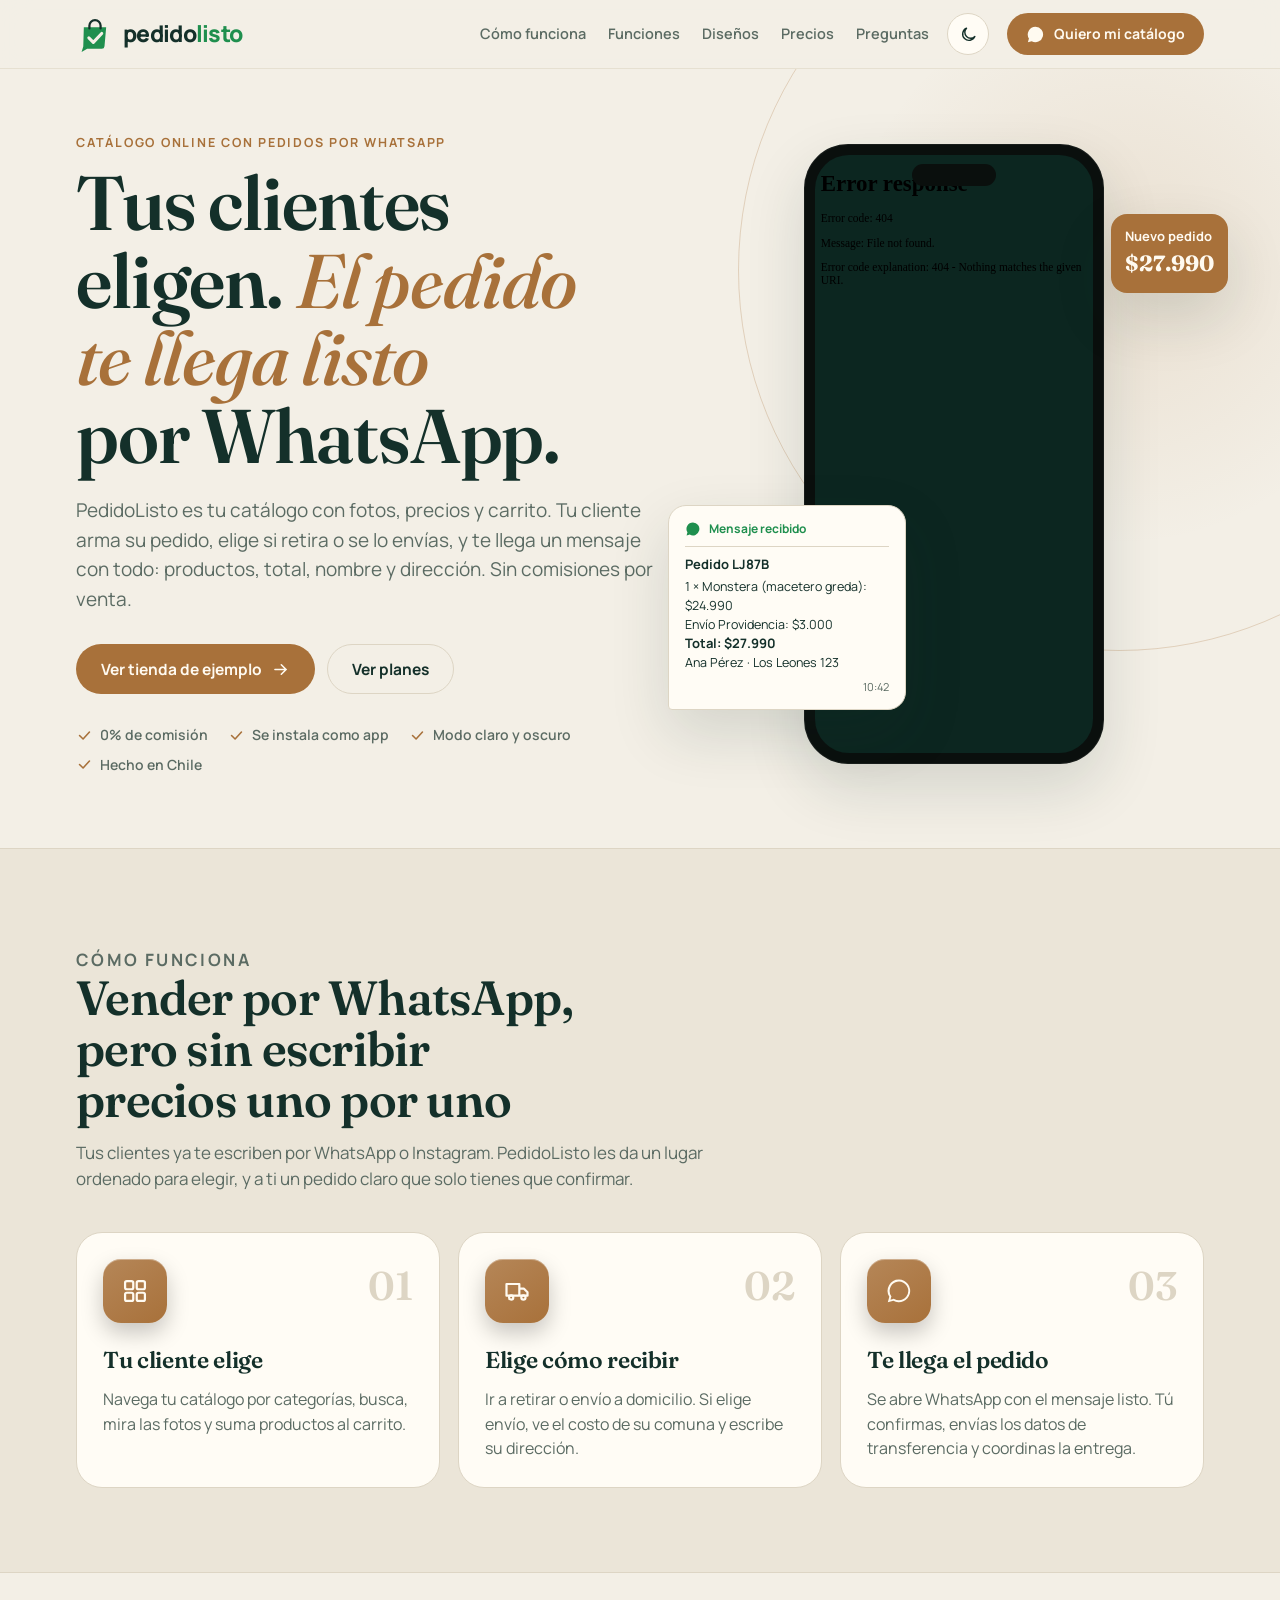
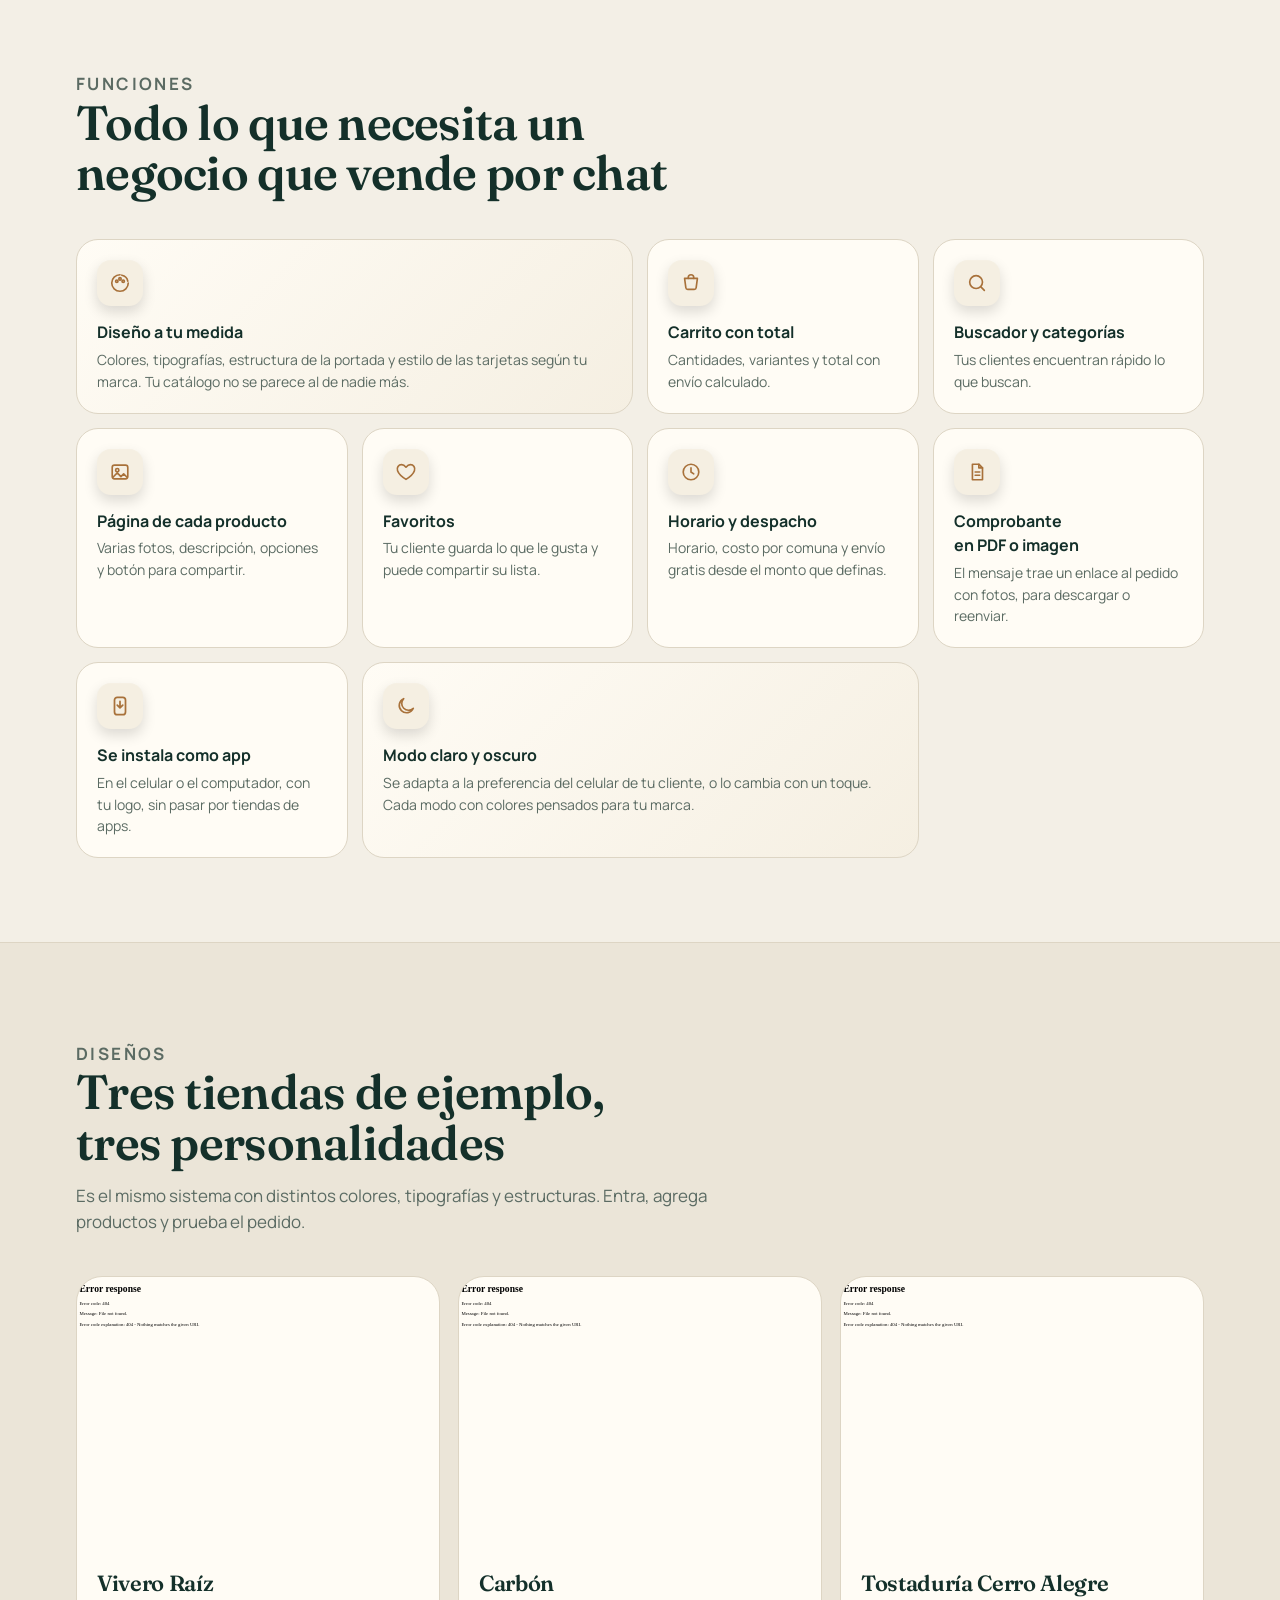
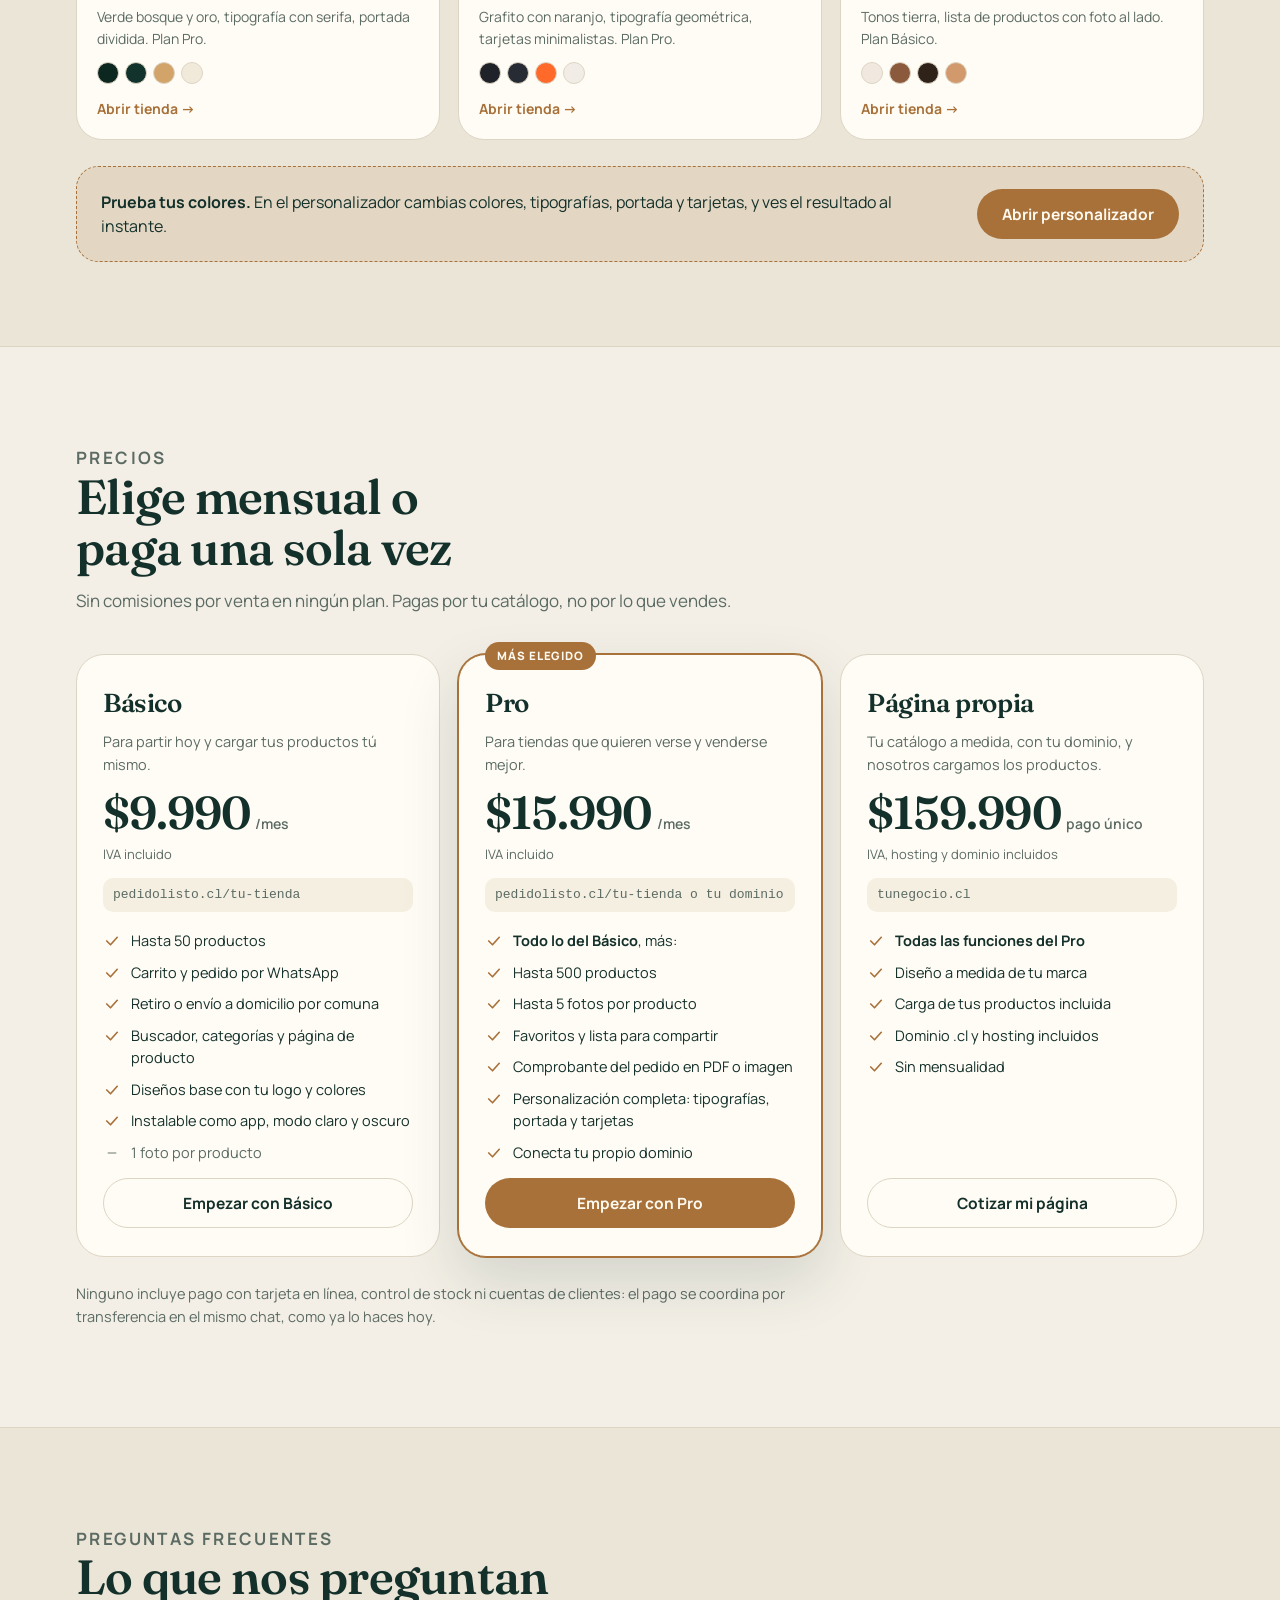
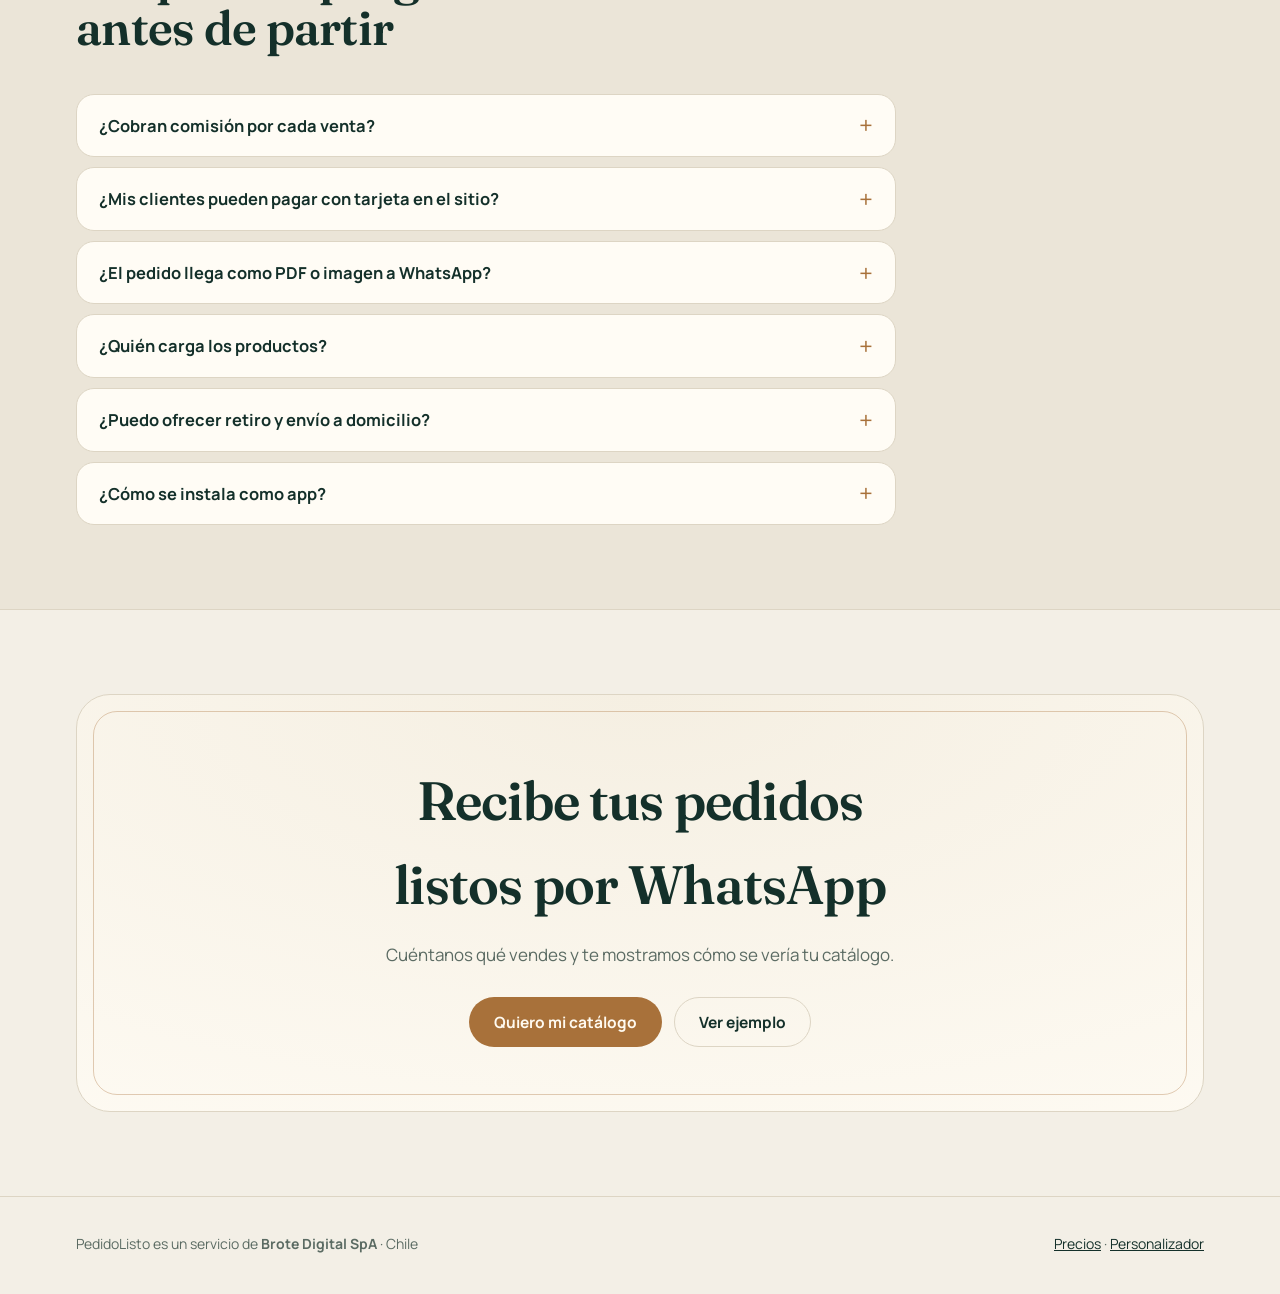
==== commit 692ca9b8: "WhatsApp de Brote en landing y demos; pago único con IVA, hosting y dominio incluidos Co-Authored-By" ====
--- a/sitio/index.html
+++ b/sitio/index.html
@@ -316,13 +316,13 @@
       </article>
       <article class="plan aparece">
         <h3>Página propia</h3><p class="para">Tu catálogo a medida, con tu dominio, y nosotros cargamos los productos.</p>
-        <div class="precio num">$159.990<small>pago único</small></div><div class="iva">+ IVA</div>
+        <div class="precio num">$159.990<small>pago único</small></div><div class="iva">IVA, hosting y dominio incluidos</div>
         <div class="url">tunegocio.cl</div>
         <ul>
           <li><svg viewBox="0 0 24 24" fill="none" stroke="currentColor" stroke-width="2.2" stroke-linecap="round" stroke-linejoin="round"><path d="m5 12 5 5 9-10"/></svg><span><b>Todas las funciones del Pro</b></span></li>
           <li><svg viewBox="0 0 24 24" fill="none" stroke="currentColor" stroke-width="2.2" stroke-linecap="round" stroke-linejoin="round"><path d="m5 12 5 5 9-10"/></svg>Diseño a medida de tu marca</li>
           <li><svg viewBox="0 0 24 24" fill="none" stroke="currentColor" stroke-width="2.2" stroke-linecap="round" stroke-linejoin="round"><path d="m5 12 5 5 9-10"/></svg>Carga de tus productos incluida</li>
-          <li><svg viewBox="0 0 24 24" fill="none" stroke="currentColor" stroke-width="2.2" stroke-linecap="round" stroke-linejoin="round"><path d="m5 12 5 5 9-10"/></svg>Dominio .cl y hosting el primer año</li>
+          <li><svg viewBox="0 0 24 24" fill="none" stroke="currentColor" stroke-width="2.2" stroke-linecap="round" stroke-linejoin="round"><path d="m5 12 5 5 9-10"/></svg>Dominio .cl y hosting incluidos</li>
           <li><svg viewBox="0 0 24 24" fill="none" stroke="currentColor" stroke-width="2.2" stroke-linecap="round" stroke-linejoin="round"><path d="m5 12 5 5 9-10"/></svg>Sin mensualidad</li>
         </ul>
         <a class="btn btn-borde js-contacto" data-plan="Página propia" href="#">Cotizar mi página</a>
@@ -364,8 +364,8 @@
 </footer>
 
 <script>
-// Número de WhatsApp de Brote Digital para los botones de contacto (formato 569XXXXXXXX). Pendiente.
-var WHATSAPP_BROTE = '';
+// Número de WhatsApp de Brote Digital para los botones de contacto (formato 569XXXXXXXX).
+var WHATSAPP_BROTE = '56941497083';
 
 (function () {
   var sol = '<svg viewBox="0 0 24 24" fill="none" stroke="currentColor" stroke-width="1.8" stroke-linecap="round"><circle cx="12" cy="12" r="4"/><path d="M12 2v2M12 20v2M4.9 4.9l1.4 1.4M17.7 17.7l1.4 1.4M2 12h2M20 12h2M4.9 19.1l1.4-1.4M17.7 6.3l1.4-1.4"/></svg>';
